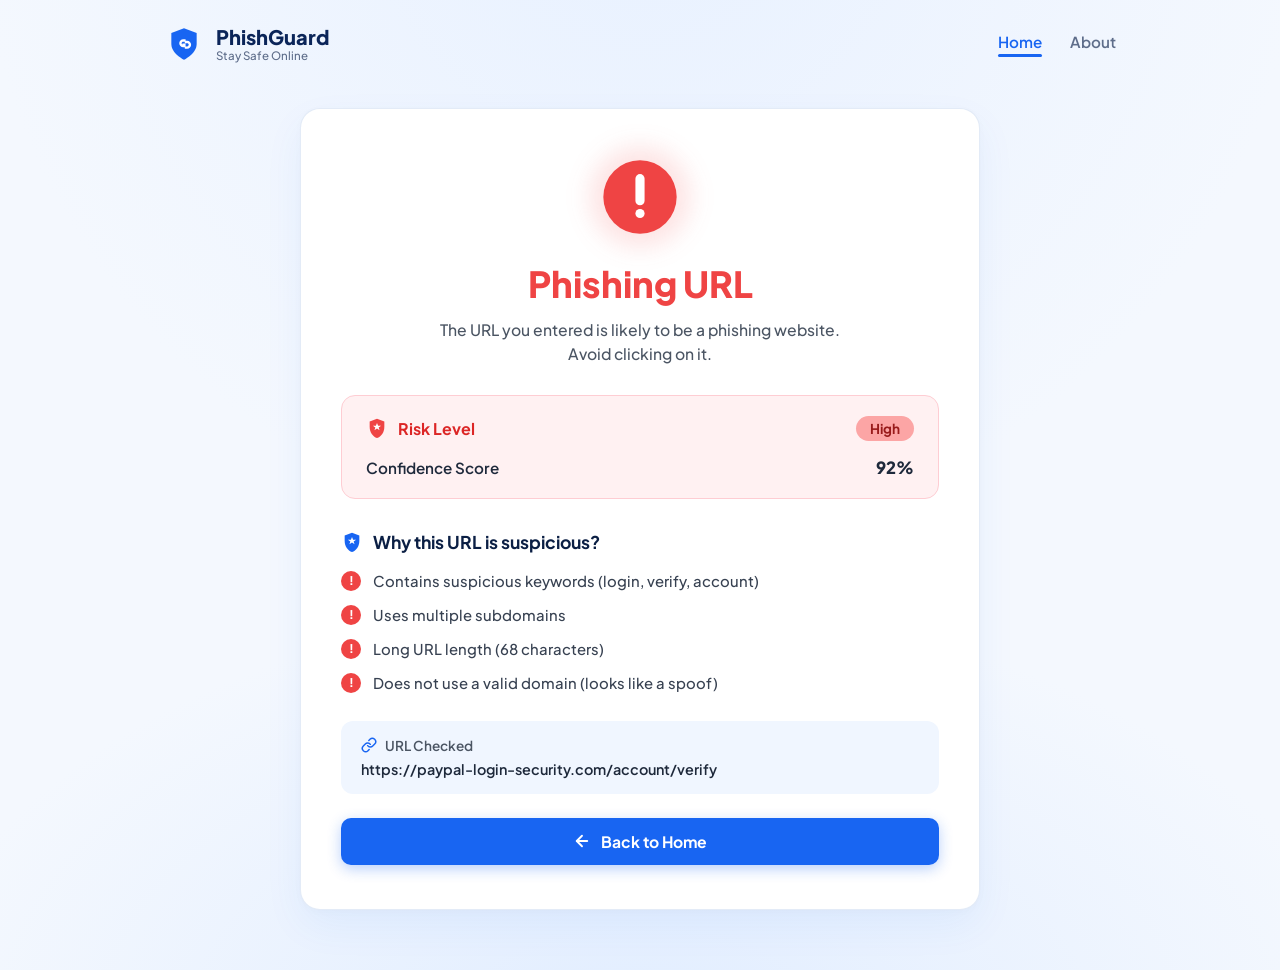
==== frontend/result.html @ ec58d3b6 "create half backend" ====
<!DOCTYPE html>
<html lang="en">
<head>
  <meta charset="UTF-8">
  <meta name="viewport" content="width=device-width, initial-scale=1.0">
  <title>PhishGuard - Analysis Result</title>
  <link rel="preconnect" href="https://fonts.googleapis.com">
  <link rel="preconnect" href="https://fonts.gstatic.com" crossorigin>
  <link href="https://fonts.googleapis.com/css2?family=Plus+Jakarta+Sans:wght@400;500;600;700;800&display=swap" rel="stylesheet">
  <link rel="stylesheet" href="style.css">
</head>
<body>
  <!-- Decorative background wave shapes -->
  <div class="bg-shape bg-shape-top"></div>
  <div class="bg-shape bg-shape-bottom"></div>

  <!-- Navigation Bar -->
  <header class="navbar">
    <div class="container nav-container">
      <a href="index.html" class="brand">
        <div class="brand-icon">
          <svg viewBox="0 0 24 24" fill="none" xmlns="http://www.w3.org/2000/svg">
            <path d="M12 22C12 22 20 18 20 12V5L12 2L4 5V12C4 18 12 22 12 22Z" fill="#1865F2"/>
            <path d="M9 11.5C9 10.12 10.12 9 11.5 9H13V10.5H11.5C10.95 10.5 10.5 10.95 10.5 11.5C10.5 12.05 10.95 12.5 11.5 12.5H13V14H11.5C10.12 14 9 12.88 9 11.5ZM11 11.75H13V13.25H11V11.75ZM12.5 10H14C15.38 10 16.5 11.12 16.5 12.5C16.5 13.88 15.38 15 14 15H12.5V13.5H14C14.55 13.5 15 13.05 15 12.5C15 11.95 14.55 11.5 14 11.5H12.5V10Z" fill="white"/>
          </svg>
        </div>
        <div class="brand-text">
          <span class="brand-title">PhishGuard</span>
          <span class="brand-subtitle">Stay Safe Online</span>
        </div>
      </a>
      <nav class="nav-links">
        <a href="index.html" class="nav-link active">Home</a>
        <a href="#" class="nav-link">About</a>
      </nav>
    </div>
  </header>

  <!-- Main Content Result Section -->
  <main class="main-content">
    <div class="container hero-container">
      
      <!-- Result Card Container -->
      <div class="result-card">
        
        <!-- Warning Icon Badge -->
        <div class="result-badge-container">
          <div class="result-badge-bg"></div>
          <div class="result-badge-icon">
            <svg viewBox="0 0 24 24" fill="none" xmlns="http://www.w3.org/2000/svg">
              <circle cx="12" cy="12" r="10" fill="#EF4444"/>
              <path d="M12 7V13" stroke="white" stroke-width="2.5" stroke-linecap="round"/>
              <circle cx="12" cy="16.5" r="1.25" fill="white"/>
            </svg>
          </div>
        </div>

        <!-- Result Title & Description -->
        <h1 class="result-title">Phishing URL</h1>
        <p class="result-description">
          The URL you entered is likely to be a phishing website.<br>Avoid clicking on it.
        </p>

        <!-- Risk Level Box -->
        <div class="risk-box">
          <div class="risk-row">
            <div class="risk-label-group">
              <div class="risk-icon-shield">
                <svg viewBox="0 0 24 24" fill="#EF4444" xmlns="http://www.w3.org/2000/svg">
                  <path d="M12 2L4 5V11C4 16.55 7.4 21.74 12 23C16.6 21.74 20 16.55 20 11V5L12 2Z"/>
                  <path d="M12 6.5L13.2 9.5H16.5L13.8 11.5L14.8 14.5L12 12.6L9.2 14.5L10.2 11.5L7.5 9.5H10.8L12 6.5Z" fill="white"/>
                </svg>
              </div>
              <span class="risk-title">Risk Level</span>
            </div>
            <span class="risk-badge">High</span>
          </div>

          <div class="risk-row">
            <span class="confidence-title">Confidence Score</span>
            <span class="confidence-value">92%</span>
          </div>
        </div>

        <!-- Reasons Breakdown -->
        <div class="reasons-section">
          <div class="reasons-header">
            <div class="reasons-header-icon">
              <svg viewBox="0 0 24 24" fill="#1865F2" xmlns="http://www.w3.org/2000/svg">
                <path d="M12 2L4 5V11C4 16.55 7.4 21.74 12 23C16.6 21.74 20 16.55 20 11V5L12 2Z"/>
                <path d="M12 6.5L13.2 9.5H16.5L13.8 11.5L14.8 14.5L12 12.6L9.2 14.5L10.2 11.5L7.5 9.5H10.8L12 6.5Z" fill="white"/>
              </svg>
            </div>
            <h2 class="reasons-title">Why this URL is suspicious?</h2>
          </div>

          <ul class="reasons-list">
            <li class="reason-item">
              <span class="reason-icon">!</span>
              <span class="reason-text">Contains suspicious keywords (login, verify, account)</span>
            </li>
            <li class="reason-item">
              <span class="reason-icon">!</span>
              <span class="reason-text">Uses multiple subdomains</span>
            </li>
            <li class="reason-item">
              <span class="reason-icon">!</span>
              <span class="reason-text">Long URL length (68 characters)</span>
            </li>
            <li class="reason-item">
              <span class="reason-icon">!</span>
              <span class="reason-text">Does not use a valid domain (looks like a spoof)</span>
            </li>
          </ul>
        </div>

        <!-- URL Checked Box -->
        <div class="url-checked-box">
          <div class="url-checked-header">
            <svg class="url-icon" viewBox="0 0 24 24" fill="none" stroke="#1865F2" stroke-width="2.2" stroke-linecap="round" stroke-linejoin="round">
              <path d="M10 13a5 5 0 0 0 7.54.54l3-3a5 5 0 0 0-7.07-7.07l-1.72 1.71"></path>
              <path d="M14 11a5 5 0 0 0-7.54-.54l-3 3a5 5 0 0 0 7.07 7.07l1.71-1.71"></path>
            </svg>
            <span class="url-checked-label">URL Checked</span>
          </div>
          <p class="url-checked-text" id="url-text">https://paypal-login-security.com/account/verify</p>
        </div>

        <!-- Back to Home Button -->
        <a href="index.html" class="btn-back">
          <svg viewBox="0 0 24 24" fill="none" stroke="currentColor" stroke-width="2.5" stroke-linecap="round" stroke-linejoin="round">
            <line x1="19" y1="12" x2="5" y2="12"></line>
            <polyline points="12 19 5 12 12 5"></polyline>
          </svg>
          <span>Back to Home</span>
        </a>

      </div>

    </div>
  </main>

  <script>
    // Extract query parameter if passed from index.html form
    const params = new URLSearchParams(window.location.search);
    const checkedUrl = params.get('url');
    if (checkedUrl) {
      document.getElementById('url-text').textContent = checkedUrl;
    }
  </script>
</body>
</html>
---- frontend/style.css ----
:root {
  --primary-blue: #1865f2;
  --primary-hover: #1251c8;
  --text-dark: #0b1f44;
  --text-muted: #5e6d8a;
  --bg-gradient: linear-gradient(180deg, #f0f6ff 0%, #e6efff 45%, #dce9fc 100%);
  --card-shadow: 0 10px 30px rgba(24, 101, 242, 0.08), 0 4px 12px rgba(0, 0, 0, 0.03);
}

* {
  margin: 0;
  padding: 0;
  box-sizing: border-box;
}

body {
  font-family: 'Plus Jakarta Sans', -apple-system, BlinkMacSystemFont, sans-serif;
  background: #f4f8fe;
  color: var(--text-dark);
  min-height: 100vh;
  position: relative;
  overflow-x: hidden;
  display: flex;
  flex-direction: column;
}

/* Background Soft Waves */
.bg-shape {
  position: absolute;
  width: 100%;
  pointer-events: none;
  z-index: 0;
}

.bg-shape-top {
  top: 0;
  left: 0;
  height: 65vh;
  background: radial-gradient(circle at 50% -20%, #e8f1ff 0%, #f4f8fe 70%);
}

.bg-shape-bottom {
  bottom: 0;
  left: 0;
  height: 35vh;
  background: radial-gradient(ellipse at 50% 120%, #e1edff 0%, #f4f8fe 80%);
}

.container {
  max-width: 1000px;
  margin: 0 auto;
  padding: 0 24px;
  position: relative;
  z-index: 1;
}

/* Header & Navbar */
.navbar {
  padding: 24px 0;
  position: relative;
  z-index: 10;
}

.nav-container {
  display: flex;
  justify-content: space-between;
  align-items: center;
}

.brand {
  display: flex;
  align-items: center;
  gap: 12px;
  text-decoration: none;
}

.brand-icon {
  width: 40px;
  height: 40px;
  border-radius: 10px;
  display: flex;
  align-items: center;
  justify-content: center;
}

.brand-icon svg {
  width: 38px;
  height: 38px;
}

.brand-text {
  display: flex;
  flex-direction: column;
}

.brand-title {
  font-size: 1.25rem;
  font-weight: 800;
  color: #0b2559;
  line-height: 1.1;
}

.brand-subtitle {
  font-size: 0.72rem;
  font-weight: 500;
  color: var(--text-muted);
}

.nav-links {
  display: flex;
  gap: 28px;
}

.nav-link {
  text-decoration: none;
  font-weight: 600;
  font-size: 0.95rem;
  color: #5e6d8a;
  position: relative;
  padding-bottom: 6px;
  transition: color 0.2s;
}

.nav-link:hover {
  color: var(--primary-blue);
}

.nav-link.active {
  color: var(--primary-blue);
}

.nav-link.active::after {
  content: '';
  position: absolute;
  bottom: 0;
  left: 0;
  width: 100%;
  height: 3px;
  background-color: var(--primary-blue);
  border-radius: 2px;
}

/* Main Layout */
.main-content {
  flex: 1;
  display: flex;
  align-items: center;
  justify-content: center;
  padding: 20px 0 60px 0;
}

.hero-container {
  display: flex;
  flex-direction: column;
  align-items: center;
  text-align: center;
  width: 100%;
}

.hero-badge-container {
  position: relative;
  margin-bottom: 24px;
}

.hero-badge-bg {
  width: 110px;
  height: 110px;
  background: rgba(24, 101, 242, 0.12);
  border-radius: 50%;
  position: absolute;
  top: 50%;
  left: 50%;
  transform: translate(-50%, -50%);
  filter: blur(10px);
}

.hero-badge-icon {
  width: 96px;
  height: 96px;
  background: radial-gradient(circle at 50% 30%, #2975ff 0%, #1865f2 100%);
  border-radius: 50%;
  display: flex;
  align-items: center;
  justify-content: center;
  box-shadow: 0 12px 28px rgba(24, 101, 242, 0.35);
  position: relative;
}

.hero-badge-icon svg {
  width: 54px;
  height: 54px;
}

.hero-title {
  font-size: 2.75rem;
  font-weight: 800;
  color: #0b1f44;
  line-height: 1.15;
  letter-spacing: -0.02em;
  margin-bottom: 16px;
}

.highlight-text {
  color: var(--primary-blue);
}

.hero-description {
  font-size: 1.05rem;
  color: #55657e;
  line-height: 1.5;
  margin-bottom: 40px;
  font-weight: 500;
}

/* Card & Form */
.scanner-card {
  background: #ffffff;
  border-radius: 16px;
  padding: 32px 36px;
  width: 100%;
  max-width: 640px;
  box-shadow: 0 12px 36px rgba(24, 101, 242, 0.07), 0 2px 6px rgba(0, 0, 0, 0.02);
  border: 1px solid rgba(220, 230, 245, 0.8);
  margin-bottom: 60px;
}

.input-header {
  display: flex;
  align-items: center;
  gap: 10px;
  margin-bottom: 16px;
}

.input-header-icon {
  width: 20px;
  height: 20px;
}

.input-label {
  font-weight: 700;
  font-size: 1rem;
  color: #0b1f44;
}

.scanner-form {
  display: flex;
  flex-direction: column;
  gap: 16px;
}

.url-input {
  width: 100%;
  padding: 16px 20px;
  border-radius: 10px;
  border: 1.5px solid #dce4f0;
  font-size: 0.95rem;
  font-family: inherit;
  color: #0b1f44;
  outline: none;
  background-color: #fafcff;
  transition: all 0.2s ease;
}

.url-input::placeholder {
  color: #9aa8bd;
}

.url-input:focus {
  border-color: var(--primary-blue);
  background-color: #ffffff;
  box-shadow: 0 0 0 4px rgba(24, 101, 242, 0.12);
}

.btn-check {
  background: var(--primary-blue);
  color: #ffffff;
  border: none;
  border-radius: 10px;
  padding: 16px 24px;
  font-size: 1rem;
  font-weight: 700;
  font-family: inherit;
  cursor: pointer;
  display: flex;
  align-items: center;
  justify-content: center;
  gap: 10px;
  transition: all 0.2s ease;
  box-shadow: 0 4px 14px rgba(24, 101, 242, 0.3);
  text-decoration: none;
}

.btn-check:hover {
  background: var(--primary-hover);
  box-shadow: 0 6px 20px rgba(24, 101, 242, 0.4);
  transform: translateY(-1px);
}

.btn-check:active {
  transform: translateY(0);
}

.btn-icon {
  width: 18px;
  height: 18px;
}

/* Features Grid */
.features-grid {
  display: grid;
  grid-template-columns: repeat(4, 1fr);
  gap: 28px;
  width: 100%;
  max-width: 760px;
}

.feature-item {
  display: flex;
  flex-direction: column;
  align-items: center;
  text-align: center;
}

.feature-icon-wrapper {
  width: 58px;
  height: 58px;
  background: #dbe8fe;
  border-radius: 50%;
  display: flex;
  align-items: center;
  justify-content: center;
  margin-bottom: 14px;
}

.feature-icon-wrapper svg {
  width: 26px;
  height: 26px;
}

.feature-title {
  font-size: 0.95rem;
  font-weight: 700;
  color: #0b1f44;
  margin-bottom: 6px;
}

.feature-subtitle {
  font-size: 0.8rem;
  color: #63738e;
  line-height: 1.35;
  font-weight: 500;
}

/* =====================================
   RESULT PAGE STYLES (result.html)
   ===================================== */

.result-card {
  background: #ffffff;
  border-radius: 20px;
  padding: 44px 40px;
  width: 100%;
  max-width: 680px;
  box-shadow: 0 16px 40px rgba(24, 101, 242, 0.06), 0 2px 8px rgba(0, 0, 0, 0.02);
  border: 1px solid rgba(220, 230, 245, 0.8);
  display: flex;
  flex-direction: column;
  align-items: center;
  text-align: left;
}

/* Red Warning Badge */
.result-badge-container {
  position: relative;
  margin-bottom: 20px;
}

.result-badge-bg {
  width: 100px;
  height: 100px;
  background: rgba(239, 68, 68, 0.15);
  border-radius: 50%;
  position: absolute;
  top: 50%;
  left: 50%;
  transform: translate(-50%, -50%);
  filter: blur(12px);
}

.result-badge-icon {
  width: 88px;
  height: 88px;
  position: relative;
  display: flex;
  align-items: center;
  justify-content: center;
}

.result-badge-icon svg {
  width: 88px;
  height: 88px;
}

.result-title {
  font-size: 2.25rem;
  font-weight: 800;
  color: #ef4444;
  margin-bottom: 12px;
  text-align: center;
}

.result-description {
  font-size: 0.98rem;
  color: #4b5563;
  line-height: 1.55;
  text-align: center;
  margin-bottom: 28px;
  font-weight: 500;
}

/* Red Risk Box */
.risk-box {
  width: 100%;
  background-color: #fff1f2;
  border-radius: 14px;
  padding: 20px 24px;
  display: flex;
  flex-direction: column;
  gap: 16px;
  margin-bottom: 32px;
  border: 1px solid #fecdd3;
}

.risk-row {
  display: flex;
  justify-content: space-between;
  align-items: center;
}

.risk-label-group {
  display: flex;
  align-items: center;
  gap: 10px;
}

.risk-icon-shield {
  width: 22px;
  height: 22px;
  display: flex;
  align-items: center;
  justify-content: center;
}

.risk-title {
  font-weight: 700;
  color: #dc2626;
  font-size: 1rem;
}

.risk-badge {
  background-color: #fca5a5;
  color: #991b1b;
  font-weight: 700;
  font-size: 0.85rem;
  padding: 4px 14px;
  border-radius: 20px;
}

.confidence-title {
  font-weight: 600;
  color: #1e293b;
  font-size: 0.95rem;
}

.confidence-value {
  font-weight: 800;
  color: #1e293b;
  font-size: 1.05rem;
}

/* Suspicious Reasons Section */
.reasons-section {
  width: 100%;
  margin-bottom: 28px;
}

.reasons-header {
  display: flex;
  align-items: center;
  gap: 10px;
  margin-bottom: 18px;
}

.reasons-header-icon {
  width: 22px;
  height: 22px;
}

.reasons-title {
  font-size: 1.1rem;
  font-weight: 700;
  color: #0b1f44;
}

.reasons-list {
  list-style: none;
  display: flex;
  flex-direction: column;
  gap: 14px;
}

.reason-item {
  display: flex;
  align-items: center;
  gap: 12px;
}

.reason-icon {
  width: 20px;
  height: 20px;
  background-color: #ef4444;
  color: white;
  border-radius: 50%;
  display: flex;
  align-items: center;
  justify-content: center;
  font-size: 0.75rem;
  font-weight: 800;
  flex-shrink: 0;
}

.reason-text {
  font-size: 0.93rem;
  color: #374151;
  font-weight: 500;
}

/* Checked URL Box */
.url-checked-box {
  width: 100%;
  background-color: #f0f6ff;
  border-radius: 12px;
  padding: 16px 20px;
  margin-bottom: 24px;
}

.url-checked-header {
  display: flex;
  align-items: center;
  gap: 8px;
  margin-bottom: 6px;
}

.url-icon {
  width: 16px;
  height: 16px;
}

.url-checked-label {
  font-size: 0.85rem;
  font-weight: 600;
  color: #4b5563;
}

.url-checked-text {
  font-size: 0.9rem;
  font-weight: 600;
  color: #1e293b;
  word-break: break-all;
}

/* Back Button */
.btn-back {
  width: 100%;
  background: var(--primary-blue);
  color: #ffffff;
  border: none;
  border-radius: 10px;
  padding: 14px 24px;
  font-size: 0.98rem;
  font-weight: 700;
  font-family: inherit;
  cursor: pointer;
  display: flex;
  align-items: center;
  justify-content: center;
  gap: 10px;
  text-decoration: none;
  transition: all 0.2s ease;
  box-shadow: 0 4px 14px rgba(24, 101, 242, 0.3);
}

.btn-back:hover {
  background: var(--primary-hover);
  box-shadow: 0 6px 20px rgba(24, 101, 242, 0.4);
  transform: translateY(-1px);
}

.btn-back svg {
  width: 18px;
  height: 18px;
}

/* Responsive Tweaks */
@media (max-width: 768px) {
  .features-grid {
    grid-template-columns: repeat(2, 1fr);
    gap: 32px 16px;
  }
  
  .hero-title {
    font-size: 2.1rem;
  }

  .scanner-card, .result-card {
    padding: 24px 20px;
  }
}
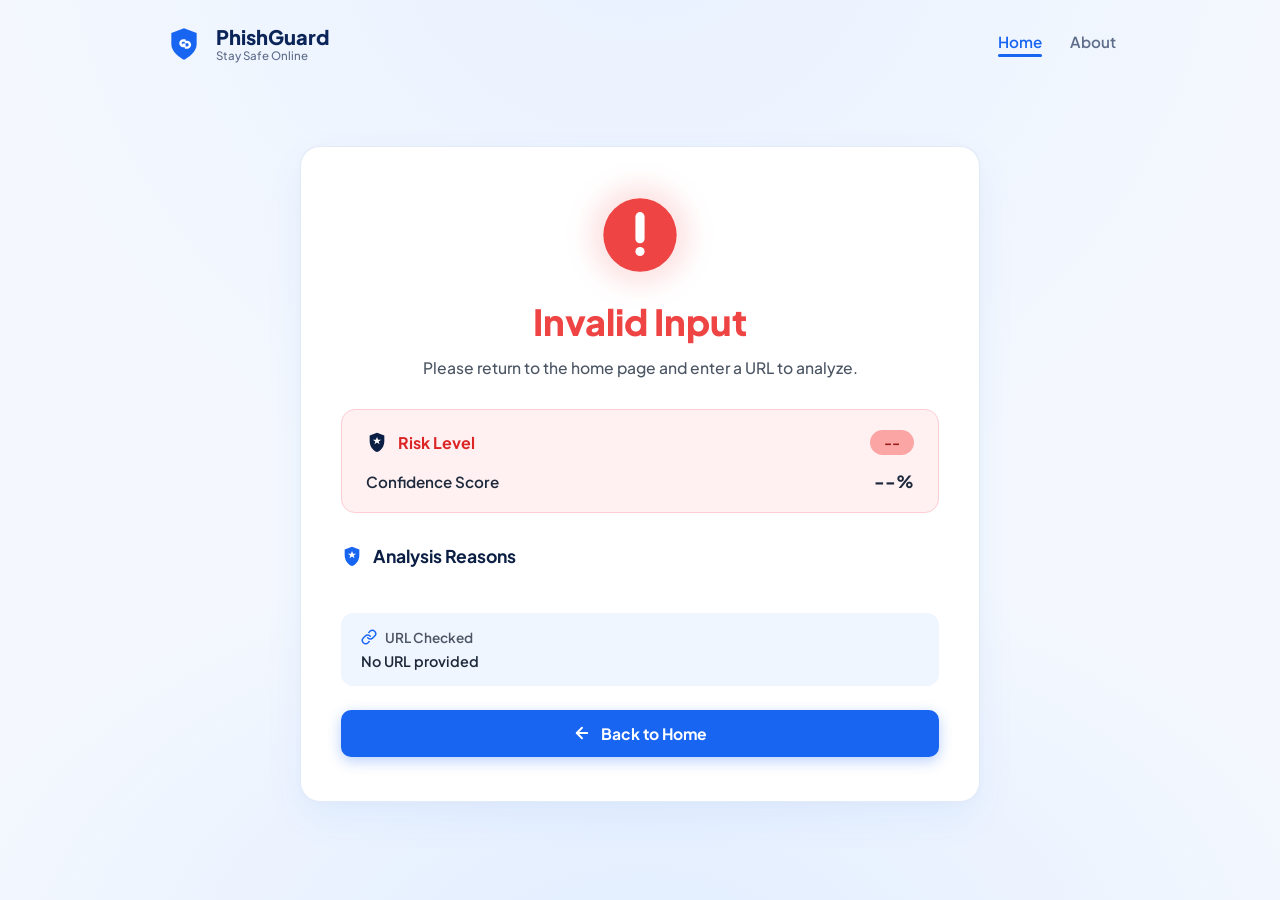
==== commit 7fbff68a: "Complete PhishGuard ML detection backend, dynamic frontend integration, and model training script" ====
--- a/frontend/result.html
+++ b/frontend/result.html
@@ -41,12 +41,12 @@
     <div class="container hero-container">
       
       <!-- Result Card Container -->
-      <div class="result-card">
+      <div class="result-card" id="result-card">
         
-        <!-- Warning Icon Badge -->
+        <!-- Warning / Safe Icon Badge -->
         <div class="result-badge-container">
-          <div class="result-badge-bg"></div>
-          <div class="result-badge-icon">
+          <div class="result-badge-bg" id="result-badge-bg"></div>
+          <div class="result-badge-icon" id="result-badge-icon">
             <svg viewBox="0 0 24 24" fill="none" xmlns="http://www.w3.org/2000/svg">
               <circle cx="12" cy="12" r="10" fill="#EF4444"/>
               <path d="M12 7V13" stroke="white" stroke-width="2.5" stroke-linecap="round"/>
@@ -56,29 +56,29 @@
         </div>
 
         <!-- Result Title & Description -->
-        <h1 class="result-title">Phishing URL</h1>
-        <p class="result-description">
-          The URL you entered is likely to be a phishing website.<br>Avoid clicking on it.
+        <h1 class="result-title" id="result-title">Analyzing URL...</h1>
+        <p class="result-description" id="result-description">
+          Connecting to PhishGuard AI detection engine...
         </p>
 
         <!-- Risk Level Box -->
-        <div class="risk-box">
+        <div class="risk-box" id="risk-box">
           <div class="risk-row">
             <div class="risk-label-group">
               <div class="risk-icon-shield">
-                <svg viewBox="0 0 24 24" fill="#EF4444" xmlns="http://www.w3.org/2000/svg">
+                <svg viewBox="0 0 24 24" fill="currentColor" xmlns="http://www.w3.org/2000/svg">
                   <path d="M12 2L4 5V11C4 16.55 7.4 21.74 12 23C16.6 21.74 20 16.55 20 11V5L12 2Z"/>
                   <path d="M12 6.5L13.2 9.5H16.5L13.8 11.5L14.8 14.5L12 12.6L9.2 14.5L10.2 11.5L7.5 9.5H10.8L12 6.5Z" fill="white"/>
                 </svg>
               </div>
-              <span class="risk-title">Risk Level</span>
+              <span class="risk-title" id="risk-title">Risk Level</span>
             </div>
-            <span class="risk-badge">High</span>
+            <span class="risk-badge" id="risk-badge">--</span>
           </div>
 
           <div class="risk-row">
             <span class="confidence-title">Confidence Score</span>
-            <span class="confidence-value">92%</span>
+            <span class="confidence-value" id="confidence-value">--%</span>
           </div>
         </div>
 
@@ -91,26 +91,11 @@
                 <path d="M12 6.5L13.2 9.5H16.5L13.8 11.5L14.8 14.5L12 12.6L9.2 14.5L10.2 11.5L7.5 9.5H10.8L12 6.5Z" fill="white"/>
               </svg>
             </div>
-            <h2 class="reasons-title">Why this URL is suspicious?</h2>
-          </div>
-
-          <ul class="reasons-list">
-            <li class="reason-item">
-              <span class="reason-icon">!</span>
-              <span class="reason-text">Contains suspicious keywords (login, verify, account)</span>
-            </li>
-            <li class="reason-item">
-              <span class="reason-icon">!</span>
-              <span class="reason-text">Uses multiple subdomains</span>
-            </li>
-            <li class="reason-item">
-              <span class="reason-icon">!</span>
-              <span class="reason-text">Long URL length (68 characters)</span>
-            </li>
-            <li class="reason-item">
-              <span class="reason-icon">!</span>
-              <span class="reason-text">Does not use a valid domain (looks like a spoof)</span>
-            </li>
+            <h2 class="reasons-title" id="reasons-title">Analysis Reasons</h2>
+          </div>
+
+          <ul class="reasons-list" id="reasons-list">
+            <!-- Dynamic Reason Items -->
           </ul>
         </div>
 
@@ -123,7 +108,7 @@
             </svg>
             <span class="url-checked-label">URL Checked</span>
           </div>
-          <p class="url-checked-text" id="url-text">https://paypal-login-security.com/account/verify</p>
+          <p class="url-checked-text" id="url-text">Loading...</p>
         </div>
 
         <!-- Back to Home Button -->
@@ -141,12 +126,106 @@
   </main>
 
   <script>
-    // Extract query parameter if passed from index.html form
-    const params = new URLSearchParams(window.location.search);
-    const checkedUrl = params.get('url');
-    if (checkedUrl) {
-      document.getElementById('url-text').textContent = checkedUrl;
+    async function analyzeURL() {
+      const params = new URLSearchParams(window.location.search);
+      const checkedUrl = params.get('url');
+
+      const urlTextEl = document.getElementById('url-text');
+      const resultCard = document.getElementById('result-card');
+      const badgeIcon = document.getElementById('result-badge-icon');
+      const resultTitle = document.getElementById('result-title');
+      const resultDesc = document.getElementById('result-description');
+      const riskTitle = document.getElementById('risk-title');
+      const riskBadge = document.getElementById('risk-badge');
+      const confidenceVal = document.getElementById('confidence-value');
+      const reasonsTitle = document.getElementById('reasons-title');
+      const reasonsList = document.getElementById('reasons-list');
+
+      if (!checkedUrl) {
+        urlTextEl.textContent = 'No URL provided';
+        resultTitle.textContent = 'Invalid Input';
+        resultDesc.textContent = 'Please return to the home page and enter a URL to analyze.';
+        return;
+      }
+
+      urlTextEl.textContent = checkedUrl;
+
+      try {
+        const response = await fetch('http://127.0.0.1:5000/check-url', {
+          method: 'POST',
+          headers: {
+            'Content-Type': 'application/json'
+          },
+          body: JSON.stringify({ url: checkedUrl })
+        });
+
+        const data = await response.json();
+
+        if (data.success && data.result) {
+          const res = data.result;
+
+          confidenceVal.textContent = res.confidence + '%';
+          reasonsList.innerHTML = '';
+
+          if (res.is_phishing) {
+            resultCard.classList.remove('is-safe');
+            badgeIcon.innerHTML = `
+              <svg viewBox="0 0 24 24" fill="none" xmlns="http://www.w3.org/2000/svg">
+                <circle cx="12" cy="12" r="10" fill="#EF4444"/>
+                <path d="M12 7V13" stroke="white" stroke-width="2.5" stroke-linecap="round"/>
+                <circle cx="12" cy="16.5" r="1.25" fill="white"/>
+              </svg>`;
+            resultTitle.textContent = 'Phishing URL';
+            resultDesc.innerHTML = 'The URL you entered is likely to be a phishing website.<br>Avoid clicking on it.';
+            riskTitle.textContent = 'Risk Level';
+            riskBadge.textContent = 'High';
+            reasonsTitle.textContent = 'Why this URL is suspicious?';
+
+            res.reasons.forEach(reason => {
+              const li = document.createElement('li');
+              li.className = 'reason-item';
+              li.innerHTML = `
+                <span class="reason-icon">!</span>
+                <span class="reason-text">${reason}</span>
+              `;
+              reasonsList.appendChild(li);
+            });
+
+          } else {
+            resultCard.classList.add('is-safe');
+            badgeIcon.innerHTML = `
+              <svg viewBox="0 0 24 24" fill="none" xmlns="http://www.w3.org/2000/svg">
+                <circle cx="12" cy="12" r="10" fill="#22C55E"/>
+                <path d="M9 12L11 14L15 9" stroke="white" stroke-width="2.5" stroke-linecap="round" stroke-linejoin="round"/>
+              </svg>`;
+            resultTitle.textContent = 'Legitimate URL';
+            resultDesc.innerHTML = 'The URL you entered appears to be safe and legitimate.<br>Always double-check before entering sensitive information.';
+            riskTitle.textContent = 'Safety Level';
+            riskBadge.textContent = 'Safe';
+            reasonsTitle.textContent = 'Security Indicators Verified:';
+
+            res.reasons.forEach(reason => {
+              const li = document.createElement('li');
+              li.className = 'reason-item';
+              li.innerHTML = `
+                <span class="reason-icon" style="background-color: #22c55e;">✓</span>
+                <span class="reason-text">${reason}</span>
+              `;
+              reasonsList.appendChild(li);
+            });
+          }
+        } else {
+          resultTitle.textContent = 'Scan Failed';
+          resultDesc.textContent = data.message || 'Could not perform detection scan.';
+        }
+      } catch (error) {
+        console.error('Error connecting to backend:', error);
+        resultTitle.textContent = 'Connection Error';
+        resultDesc.textContent = 'Backend server is unreachable. Please ensure Flask app.py is running on http://127.0.0.1:5000.';
+      }
     }
+
+    window.addEventListener('DOMContentLoaded', analyzeURL);
   </script>
 </body>
 </html>
--- a/frontend/style.css
+++ b/frontend/style.css
@@ -616,3 +616,34 @@
     padding: 24px 20px;
   }
 }
+
+/* =====================================
+   SAFE / LEGITIMATE RESULT STYLING
+   ===================================== */
+
+.result-card.is-safe .result-badge-bg {
+  background: rgba(34, 197, 94, 0.18);
+}
+
+.result-card.is-safe .result-title {
+  color: #16a34a;
+}
+
+.result-card.is-safe .risk-box {
+  background-color: #f0fdf4;
+  border-color: #bbf7d0;
+}
+
+.result-card.is-safe .risk-title {
+  color: #15803d;
+}
+
+.result-card.is-safe .risk-badge {
+  background-color: #bbf7d0;
+  color: #14532d;
+}
+
+.result-card.is-safe .reason-icon {
+  background-color: #16a34a;
+}
+
